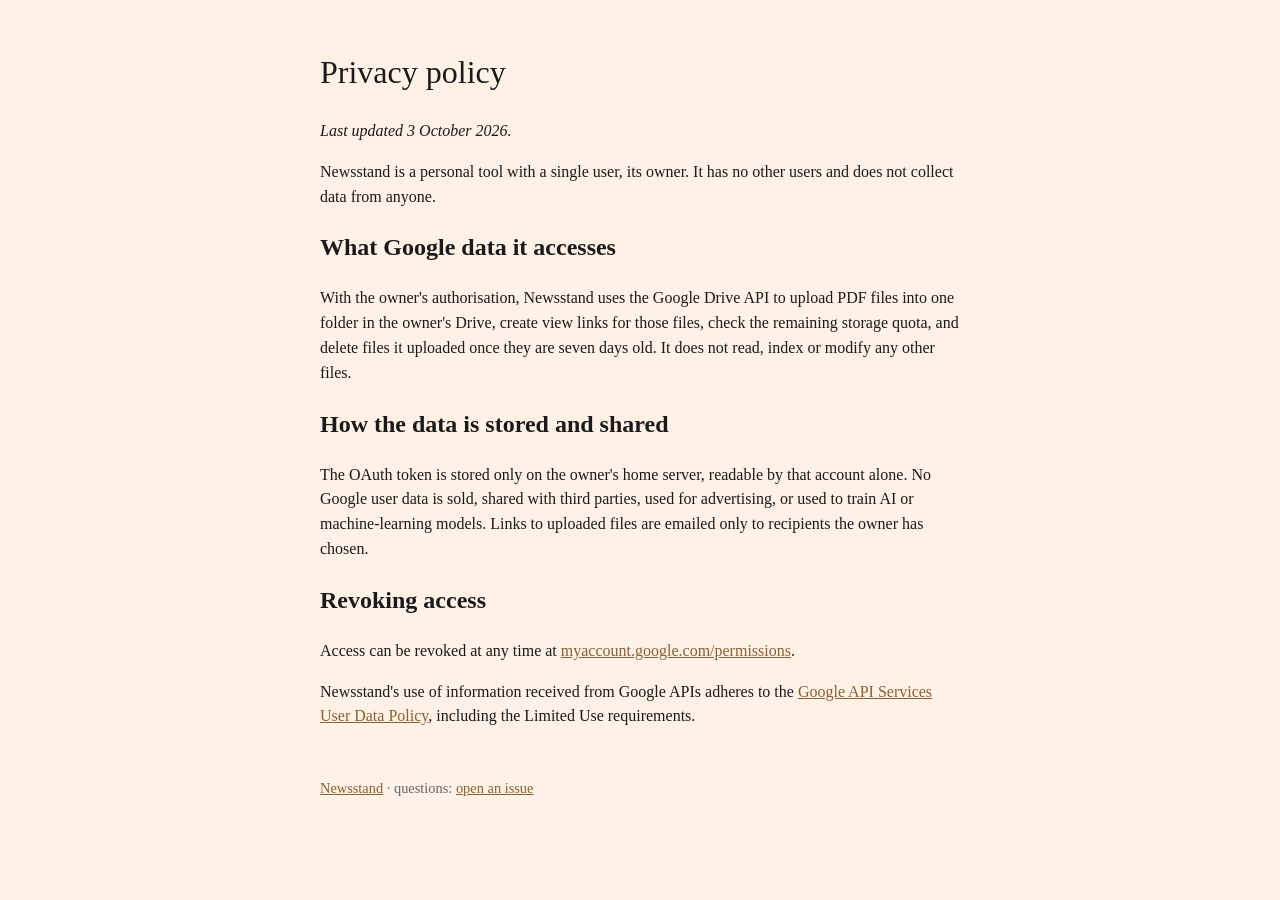
==== privacy.html @ de159b2b "Newsstand home page, privacy policy and terms for the Google OAuth consent screen Co-Authored-By: Cl" ====
<!doctype html><html lang="en"><head><meta charset="utf-8"><meta name="viewport" content="width=device-width,initial-scale=1">
<title>Newsstand – Privacy policy</title><link rel="stylesheet" href="style.css"></head><body>
<h1>Privacy policy</h1>
<p><em>Last updated 3 October 2026.</em></p>
<p>Newsstand is a personal tool with a single user, its owner. It has no other users and does not collect data from anyone.</p>
<h2>What Google data it accesses</h2>
<p>With the owner's authorisation, Newsstand uses the Google Drive API to upload PDF files into one folder in the owner's Drive, create view links for those files, check the remaining storage quota, and delete files it uploaded once they are seven days old. It does not read, index or modify any other files.</p>
<h2>How the data is stored and shared</h2>
<p>The OAuth token is stored only on the owner's home server, readable by that account alone. No Google user data is sold, shared with third parties, used for advertising, or used to train AI or machine-learning models. Links to uploaded files are emailed only to recipients the owner has chosen.</p>
<h2>Revoking access</h2>
<p>Access can be revoked at any time at <a href="https://myaccount.google.com/permissions">myaccount.google.com/permissions</a>.</p>
<p>Newsstand's use of information received from Google APIs adheres to the <a href="https://developers.google.com/terms/api-services-user-data-policy">Google API Services User Data Policy</a>, including the Limited Use requirements.</p>
<footer><a href="index.html">Newsstand</a> · questions: <a href="https://github.com/taylowi-personal/newsstand/issues">open an issue</a></footer>
</body></html>
---- style.css ----
body{font-family:Georgia,serif;max-width:40rem;margin:3rem auto;padding:0 1rem;line-height:1.55;color:#1a1a1a;background:#fff1e5}
h1{font-weight:normal}a{color:#8a6033}footer{margin-top:3rem;font-size:.9em;color:#666}
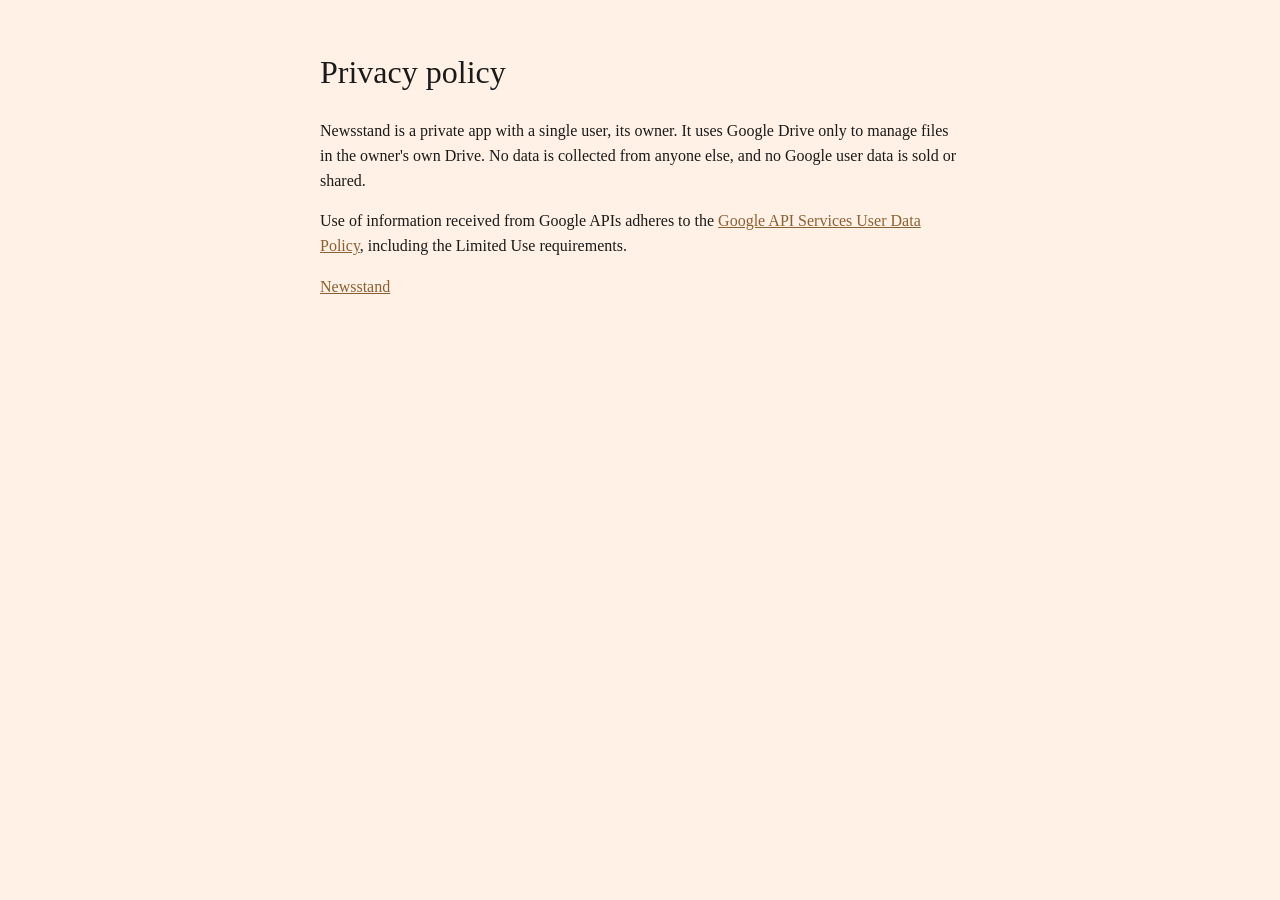
==== commit 991a5057: "Cut the pages down to the minimum Co-Authored-By: Claude Opus 5.5 <noreply@anthropic.com>" ====
--- a/privacy.html
+++ b/privacy.html
@@ -1,14 +1,6 @@
-<!doctype html><html lang="en"><head><meta charset="utf-8"><meta name="viewport" content="width=device-width,initial-scale=1">
-<title>Newsstand – Privacy policy</title><link rel="stylesheet" href="style.css"></head><body>
+<!doctype html><html lang="en"><head><meta charset="utf-8"><meta name="viewport" content="width=device-width,initial-scale=1"><link rel="stylesheet" href="style.css"><title>Newsstand – Privacy policy</title></head><body>
 <h1>Privacy policy</h1>
-<p><em>Last updated 3 October 2026.</em></p>
-<p>Newsstand is a personal tool with a single user, its owner. It has no other users and does not collect data from anyone.</p>
-<h2>What Google data it accesses</h2>
-<p>With the owner's authorisation, Newsstand uses the Google Drive API to upload PDF files into one folder in the owner's Drive, create view links for those files, check the remaining storage quota, and delete files it uploaded once they are seven days old. It does not read, index or modify any other files.</p>
-<h2>How the data is stored and shared</h2>
-<p>The OAuth token is stored only on the owner's home server, readable by that account alone. No Google user data is sold, shared with third parties, used for advertising, or used to train AI or machine-learning models. Links to uploaded files are emailed only to recipients the owner has chosen.</p>
-<h2>Revoking access</h2>
-<p>Access can be revoked at any time at <a href="https://myaccount.google.com/permissions">myaccount.google.com/permissions</a>.</p>
-<p>Newsstand's use of information received from Google APIs adheres to the <a href="https://developers.google.com/terms/api-services-user-data-policy">Google API Services User Data Policy</a>, including the Limited Use requirements.</p>
-<footer><a href="index.html">Newsstand</a> · questions: <a href="https://github.com/taylowi-personal/newsstand/issues">open an issue</a></footer>
+<p>Newsstand is a private app with a single user, its owner. It uses Google Drive only to manage files in the owner's own Drive. No data is collected from anyone else, and no Google user data is sold or shared.</p>
+<p>Use of information received from Google APIs adheres to the <a href="https://developers.google.com/terms/api-services-user-data-policy">Google API Services User Data Policy</a>, including the Limited Use requirements.</p>
+<p><a href="index.html">Newsstand</a></p>
 </body></html>
--- a/style.css
+++ b/style.css
@@ -1,2 +1,2 @@
 body{font-family:Georgia,serif;max-width:40rem;margin:3rem auto;padding:0 1rem;line-height:1.55;color:#1a1a1a;background:#fff1e5}
-h1{font-weight:normal}a{color:#8a6033}footer{margin-top:3rem;font-size:.9em;color:#666}
+h1{font-weight:normal}a{color:#8a6033}
